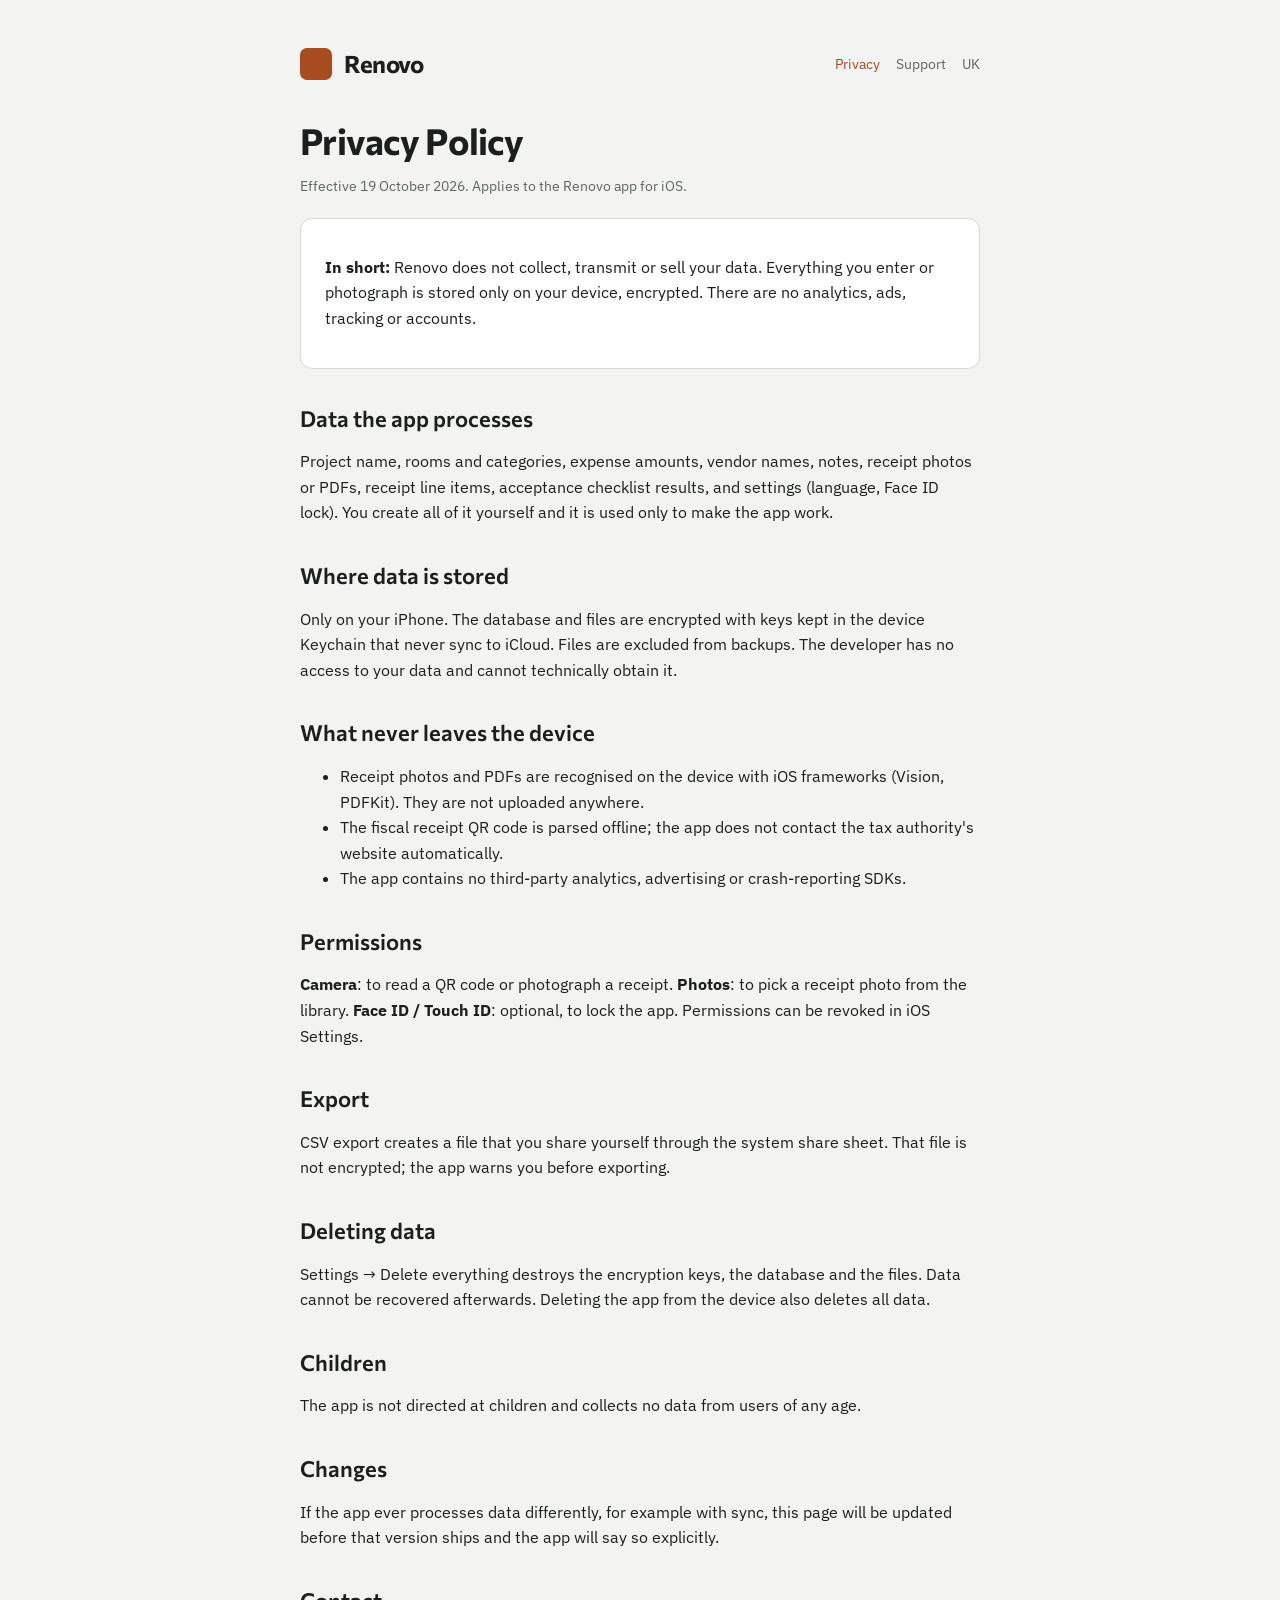
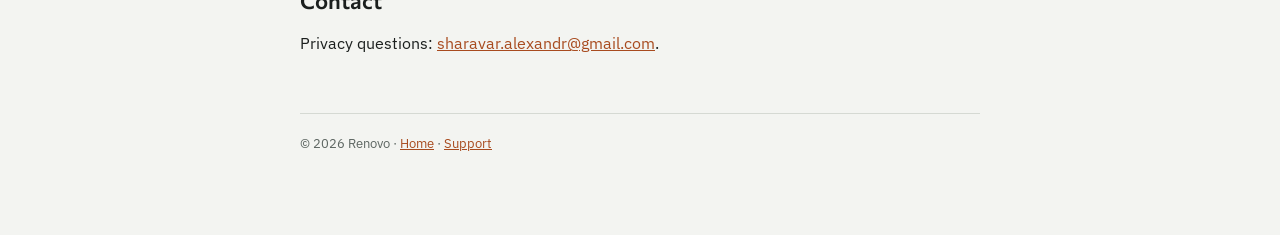
==== en/privacy.html @ 4c713ecb "Privacy policy, support and landing pages (uk, en)" ====
<!doctype html><html lang="en"><head><meta charset="utf-8"><meta name="viewport" content="width=device-width,initial-scale=1"><title>Renovo · Privacy Policy</title><link rel="preconnect" href="https://fonts.googleapis.com"><link rel="stylesheet" href="https://fonts.googleapis.com/css2?family=Commissioner:wght@600;700&family=IBM+Plex+Sans:wght@400;600&family=IBM+Plex+Mono:wght@500&display=swap"><link rel="stylesheet" href="../styles.css"></head><body><div class="wrap">
<header><a class="logo" href="./"><i></i>Renovo</a><nav><a href="privacy.html" aria-current="page">Privacy</a><a href="support.html">Support</a><a href="../privacy.html">UK</a></nav></header>
<h1>Privacy Policy</h1><p class="muted">Effective 19 October 2026. Applies to the Renovo app for iOS.</p>
<div class="card"><p><strong>In short:</strong> Renovo does not collect, transmit or sell your data. Everything you enter or photograph is stored only on your device, encrypted. There are no analytics, ads, tracking or accounts.</p></div>
<h2>Data the app processes</h2><p>Project name, rooms and categories, expense amounts, vendor names, notes, receipt photos or PDFs, receipt line items, acceptance checklist results, and settings (language, Face ID lock). You create all of it yourself and it is used only to make the app work.</p>
<h2>Where data is stored</h2><p>Only on your iPhone. The database and files are encrypted with keys kept in the device Keychain that never sync to iCloud. Files are excluded from backups. The developer has no access to your data and cannot technically obtain it.</p>
<h2>What never leaves the device</h2><ul><li>Receipt photos and PDFs are recognised on the device with iOS frameworks (Vision, PDFKit). They are not uploaded anywhere.</li><li>The fiscal receipt QR code is parsed offline; the app does not contact the tax authority's website automatically.</li><li>The app contains no third-party analytics, advertising or crash-reporting SDKs.</li></ul>
<h2>Permissions</h2><p><strong>Camera</strong>: to read a QR code or photograph a receipt. <strong>Photos</strong>: to pick a receipt photo from the library. <strong>Face ID / Touch ID</strong>: optional, to lock the app. Permissions can be revoked in iOS Settings.</p>
<h2>Export</h2><p>CSV export creates a file that you share yourself through the system share sheet. That file is not encrypted; the app warns you before exporting.</p>
<h2>Deleting data</h2><p>Settings → Delete everything destroys the encryption keys, the database and the files. Data cannot be recovered afterwards. Deleting the app from the device also deletes all data.</p>
<h2>Children</h2><p>The app is not directed at children and collects no data from users of any age.</p>
<h2>Changes</h2><p>If the app ever processes data differently, for example with sync, this page will be updated before that version ships and the app will say so explicitly.</p>
<h2>Contact</h2><p>Privacy questions: <a href="mailto:sharavar.alexandr@gmail.com">sharavar.alexandr@gmail.com</a>.</p>
<footer>© 2026 Renovo · <a href="./">Home</a> · <a href="support.html">Support</a></footer></div></body></html>
---- styles.css ----
:root{--surface:#f3f4f1;--raised:#fff;--hairline:#d5d9d3;--ink:#1b1f1e;--muted:#5d6662;--brand:#a84b1f;--tint:#f6e4d9}
@media (prefers-color-scheme:dark){:root{--surface:#15181a;--raised:#1f2326;--hairline:#2e3438;--ink:#eef0ec;--muted:#a3aba6;--brand:#e0804a;--tint:#3a2416}}
*{box-sizing:border-box}html{color-scheme:light dark}
body{margin:0;background:var(--surface);color:var(--ink);font:16px/1.6 "IBM Plex Sans",system-ui,sans-serif;-webkit-font-smoothing:antialiased}
.wrap{max-width:720px;margin:0 auto;padding:48px 20px 80px}
header{display:flex;align-items:center;justify-content:space-between;gap:16px;margin-bottom:40px}
.logo{display:flex;align-items:center;gap:12px;color:var(--ink);text-decoration:none;font:700 24px/1 Commissioner,"IBM Plex Sans",sans-serif;letter-spacing:-.02em}
.logo i{width:32px;height:32px;border-radius:7px;background:var(--brand);display:inline-block}
nav a{color:var(--muted);text-decoration:none;margin-left:16px;font-size:14px}nav a:hover,nav a[aria-current]{color:var(--brand)}
h1{font:700 36px/1.15 Commissioner,"IBM Plex Sans",sans-serif;letter-spacing:-.02em;margin:0 0 8px}
h2{font:600 22px/1.3 Commissioner,"IBM Plex Sans",sans-serif;margin:36px 0 10px}
p,li{color:var(--ink)}.muted{color:var(--muted);font-size:14px}
.card{background:var(--raised);border:1px solid var(--hairline);border-radius:12px;padding:20px 24px;margin:20px 0}
a{color:var(--brand)}code{font-family:"IBM Plex Mono",ui-monospace,monospace;font-size:14px;background:var(--tint);padding:1px 6px;border-radius:4px}
footer{margin-top:56px;padding-top:20px;border-top:1px solid var(--hairline);color:var(--muted);font-size:13px}
.pill{display:inline-block;background:var(--tint);color:var(--brand);border-radius:6px;padding:2px 10px;font-size:13px;font-weight:600}
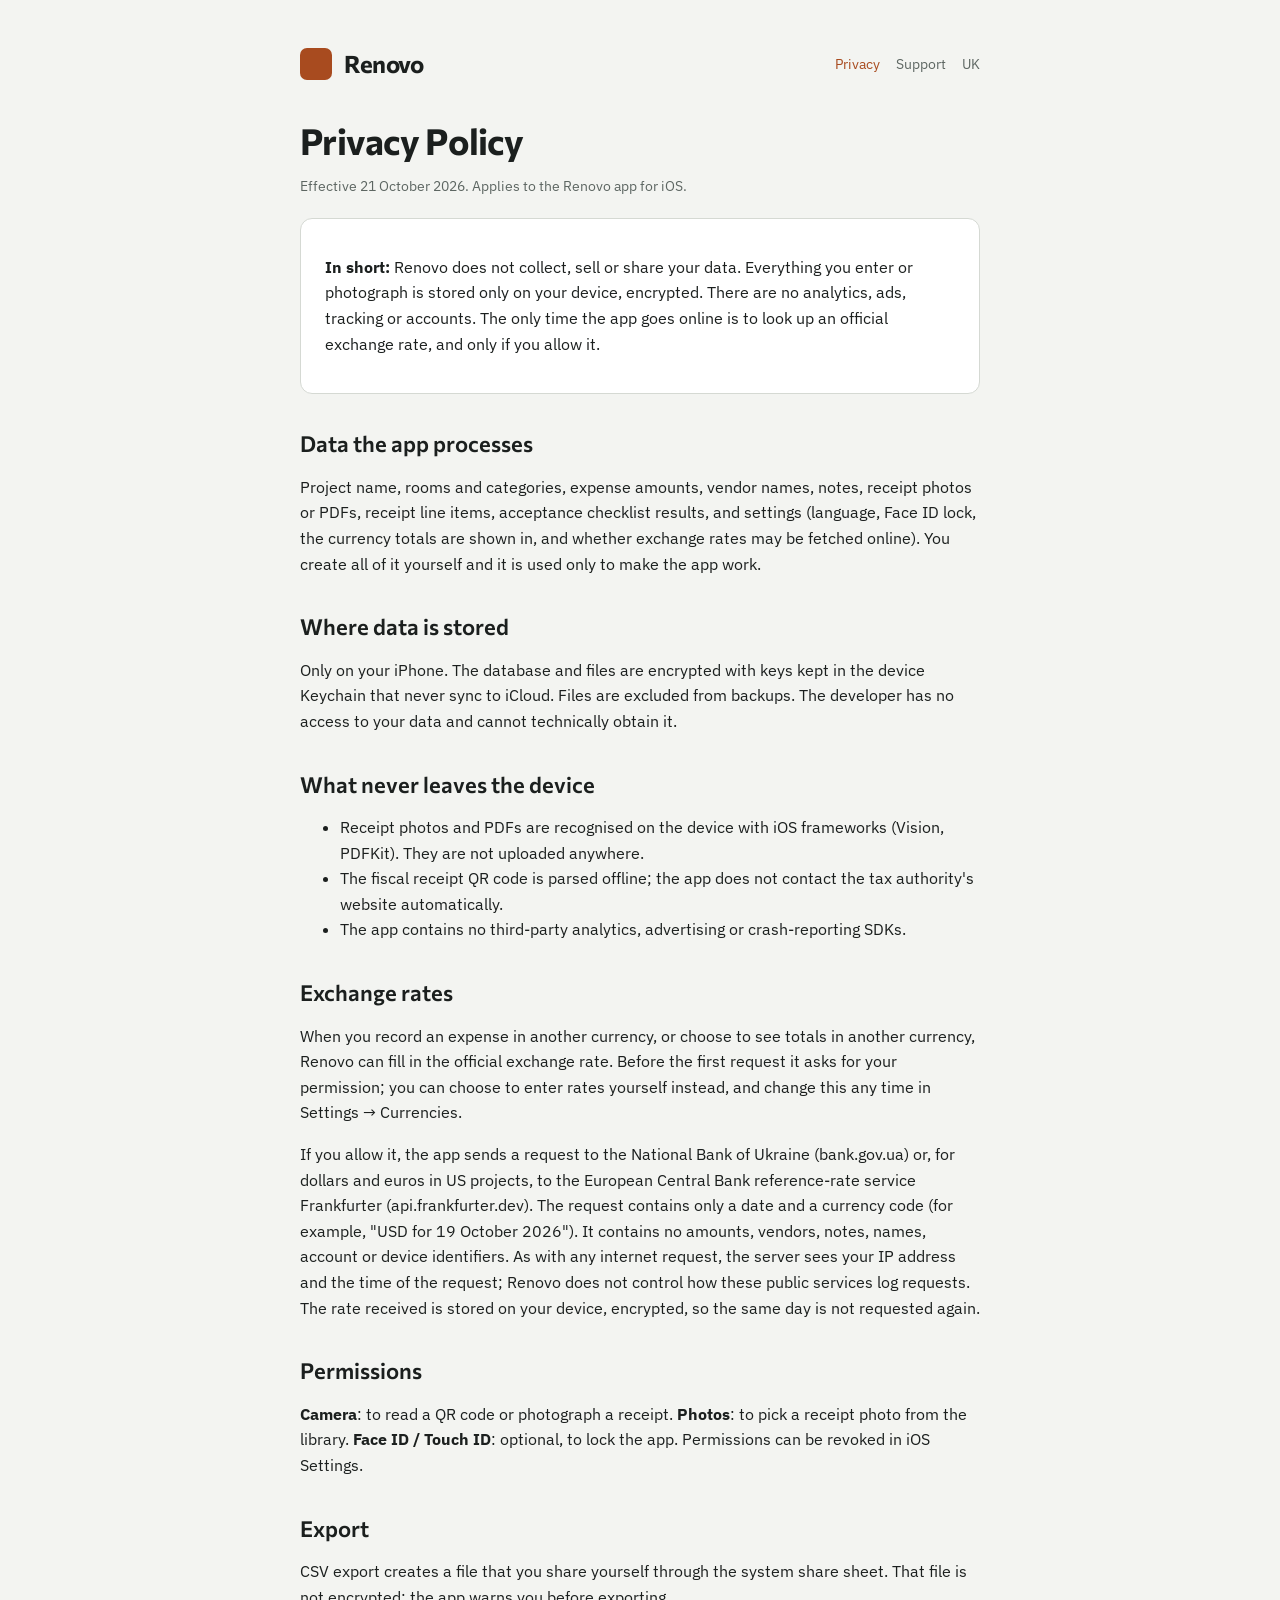
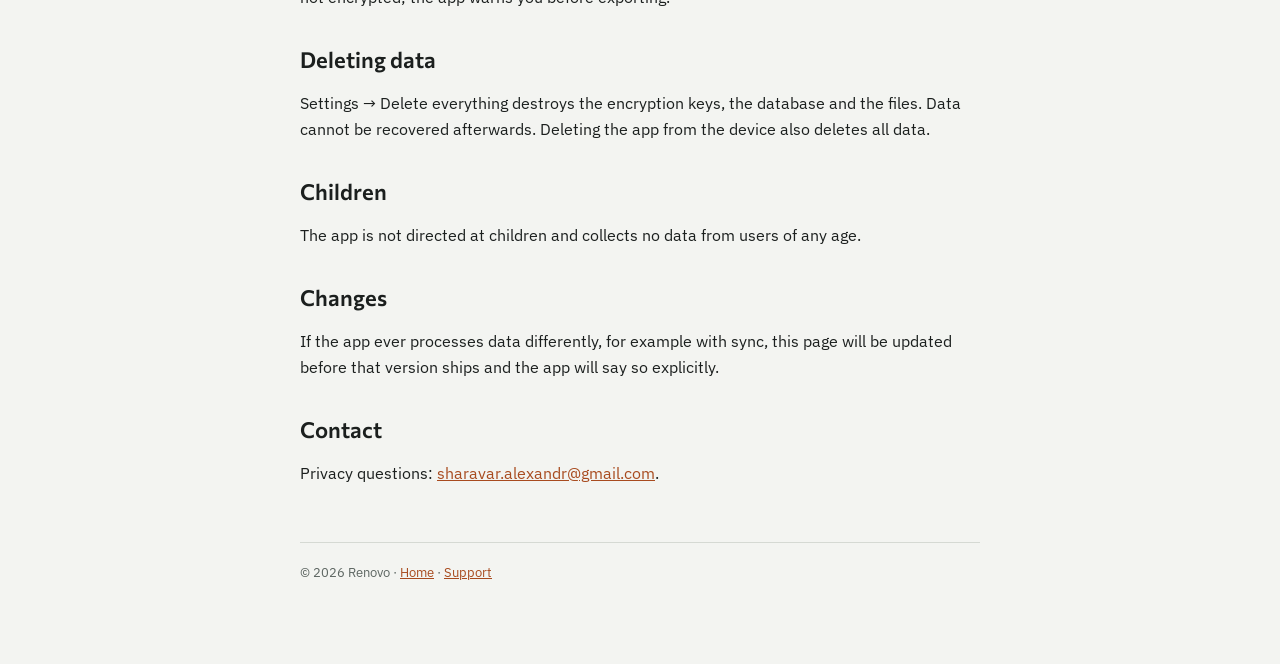
==== commit e5c67621: "Privacy policy: exchange-rate requests with consent (NBU, ECB)" ====
--- a/en/privacy.html
+++ b/en/privacy.html
@@ -1,10 +1,11 @@
 <!doctype html><html lang="en"><head><meta charset="utf-8"><meta name="viewport" content="width=device-width,initial-scale=1"><title>Renovo · Privacy Policy</title><link rel="preconnect" href="https://fonts.googleapis.com"><link rel="stylesheet" href="https://fonts.googleapis.com/css2?family=Commissioner:wght@600;700&family=IBM+Plex+Sans:wght@400;600&family=IBM+Plex+Mono:wght@500&display=swap"><link rel="stylesheet" href="../styles.css"></head><body><div class="wrap">
 <header><a class="logo" href="./"><i></i>Renovo</a><nav><a href="privacy.html" aria-current="page">Privacy</a><a href="support.html">Support</a><a href="../privacy.html">UK</a></nav></header>
-<h1>Privacy Policy</h1><p class="muted">Effective 19 October 2026. Applies to the Renovo app for iOS.</p>
-<div class="card"><p><strong>In short:</strong> Renovo does not collect, transmit or sell your data. Everything you enter or photograph is stored only on your device, encrypted. There are no analytics, ads, tracking or accounts.</p></div>
-<h2>Data the app processes</h2><p>Project name, rooms and categories, expense amounts, vendor names, notes, receipt photos or PDFs, receipt line items, acceptance checklist results, and settings (language, Face ID lock). You create all of it yourself and it is used only to make the app work.</p>
+<h1>Privacy Policy</h1><p class="muted">Effective 21 October 2026. Applies to the Renovo app for iOS.</p>
+<div class="card"><p><strong>In short:</strong> Renovo does not collect, sell or share your data. Everything you enter or photograph is stored only on your device, encrypted. There are no analytics, ads, tracking or accounts. The only time the app goes online is to look up an official exchange rate, and only if you allow it.</p></div>
+<h2>Data the app processes</h2><p>Project name, rooms and categories, expense amounts, vendor names, notes, receipt photos or PDFs, receipt line items, acceptance checklist results, and settings (language, Face ID lock, the currency totals are shown in, and whether exchange rates may be fetched online). You create all of it yourself and it is used only to make the app work.</p>
 <h2>Where data is stored</h2><p>Only on your iPhone. The database and files are encrypted with keys kept in the device Keychain that never sync to iCloud. Files are excluded from backups. The developer has no access to your data and cannot technically obtain it.</p>
 <h2>What never leaves the device</h2><ul><li>Receipt photos and PDFs are recognised on the device with iOS frameworks (Vision, PDFKit). They are not uploaded anywhere.</li><li>The fiscal receipt QR code is parsed offline; the app does not contact the tax authority's website automatically.</li><li>The app contains no third-party analytics, advertising or crash-reporting SDKs.</li></ul>
+<h2>Exchange rates</h2><p>When you record an expense in another currency, or choose to see totals in another currency, Renovo can fill in the official exchange rate. Before the first request it asks for your permission; you can choose to enter rates yourself instead, and change this any time in Settings → Currencies.</p><p>If you allow it, the app sends a request to the National Bank of Ukraine (bank.gov.ua) or, for dollars and euros in US projects, to the European Central Bank reference-rate service Frankfurter (api.frankfurter.dev). The request contains only a date and a currency code (for example, "USD for 19 October 2026"). It contains no amounts, vendors, notes, names, account or device identifiers. As with any internet request, the server sees your IP address and the time of the request; Renovo does not control how these public services log requests. The rate received is stored on your device, encrypted, so the same day is not requested again.</p>
 <h2>Permissions</h2><p><strong>Camera</strong>: to read a QR code or photograph a receipt. <strong>Photos</strong>: to pick a receipt photo from the library. <strong>Face ID / Touch ID</strong>: optional, to lock the app. Permissions can be revoked in iOS Settings.</p>
 <h2>Export</h2><p>CSV export creates a file that you share yourself through the system share sheet. That file is not encrypted; the app warns you before exporting.</p>
 <h2>Deleting data</h2><p>Settings → Delete everything destroys the encryption keys, the database and the files. Data cannot be recovered afterwards. Deleting the app from the device also deletes all data.</p>
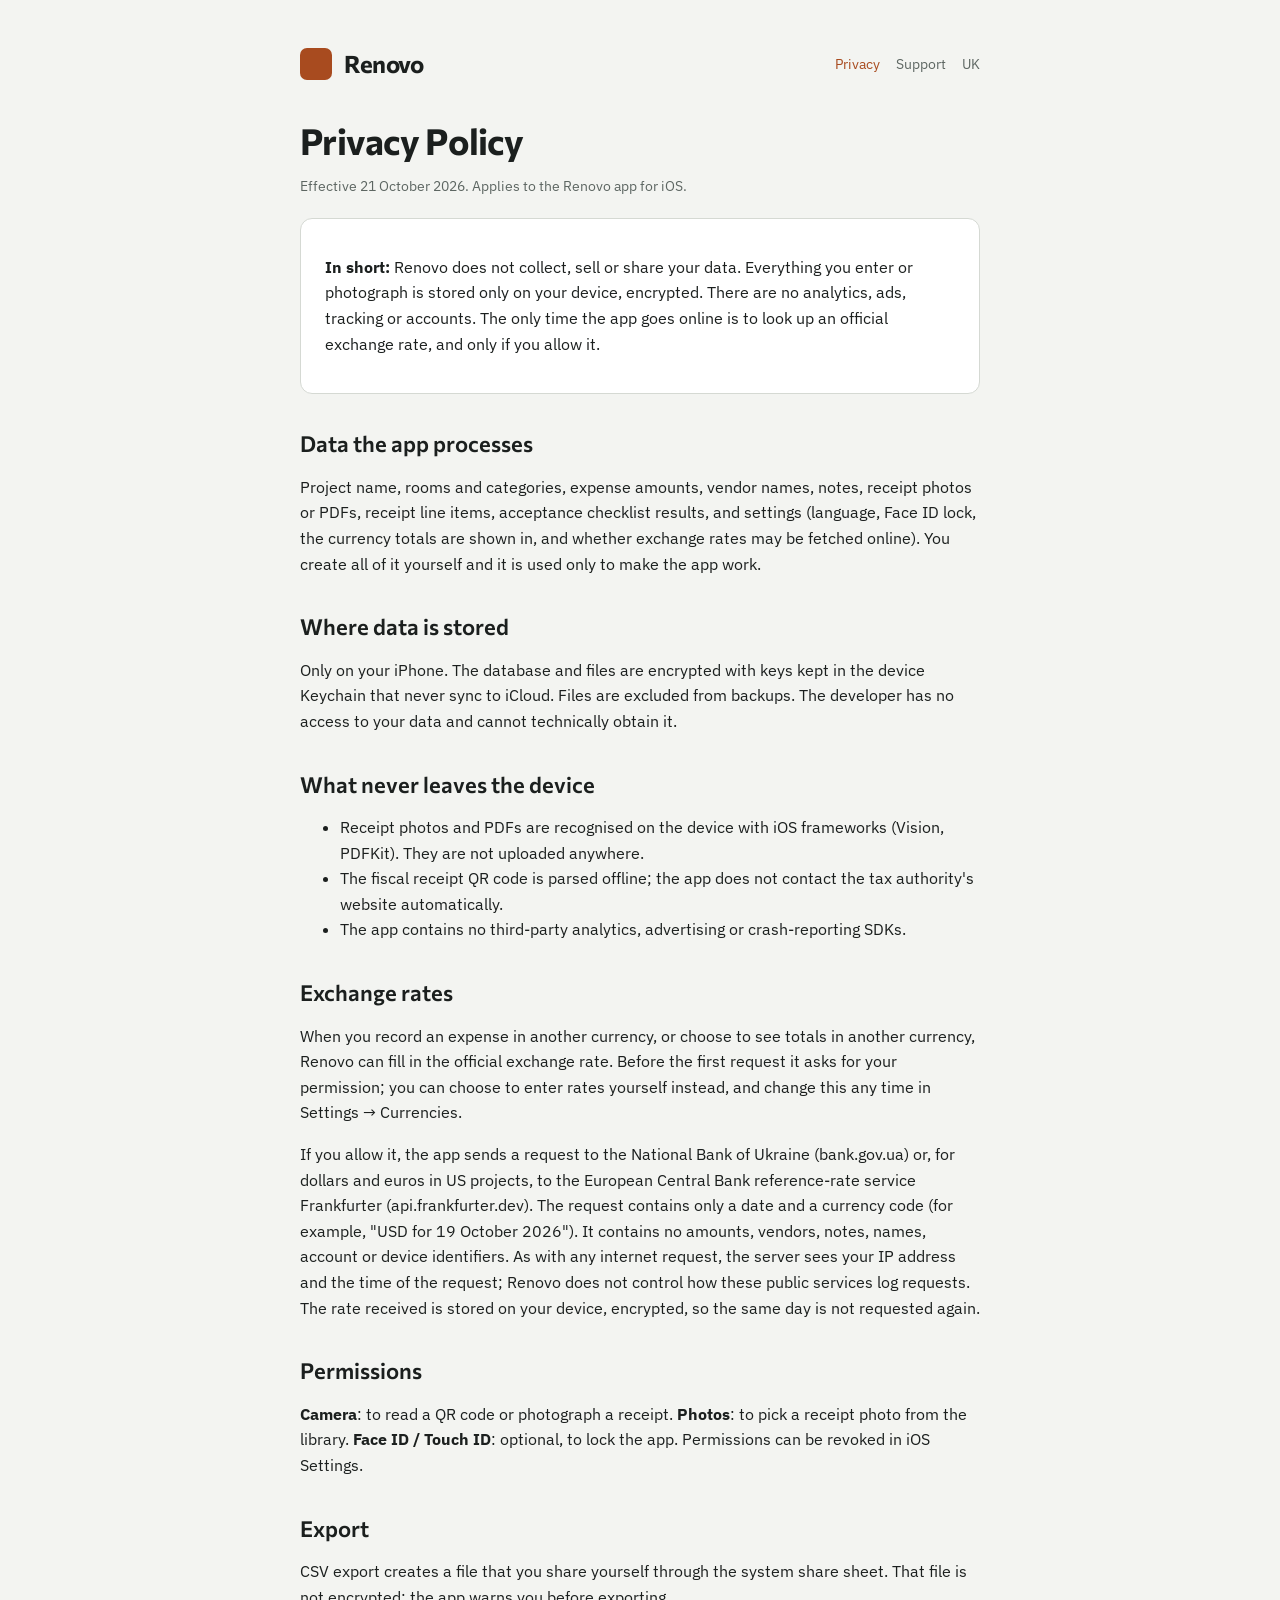
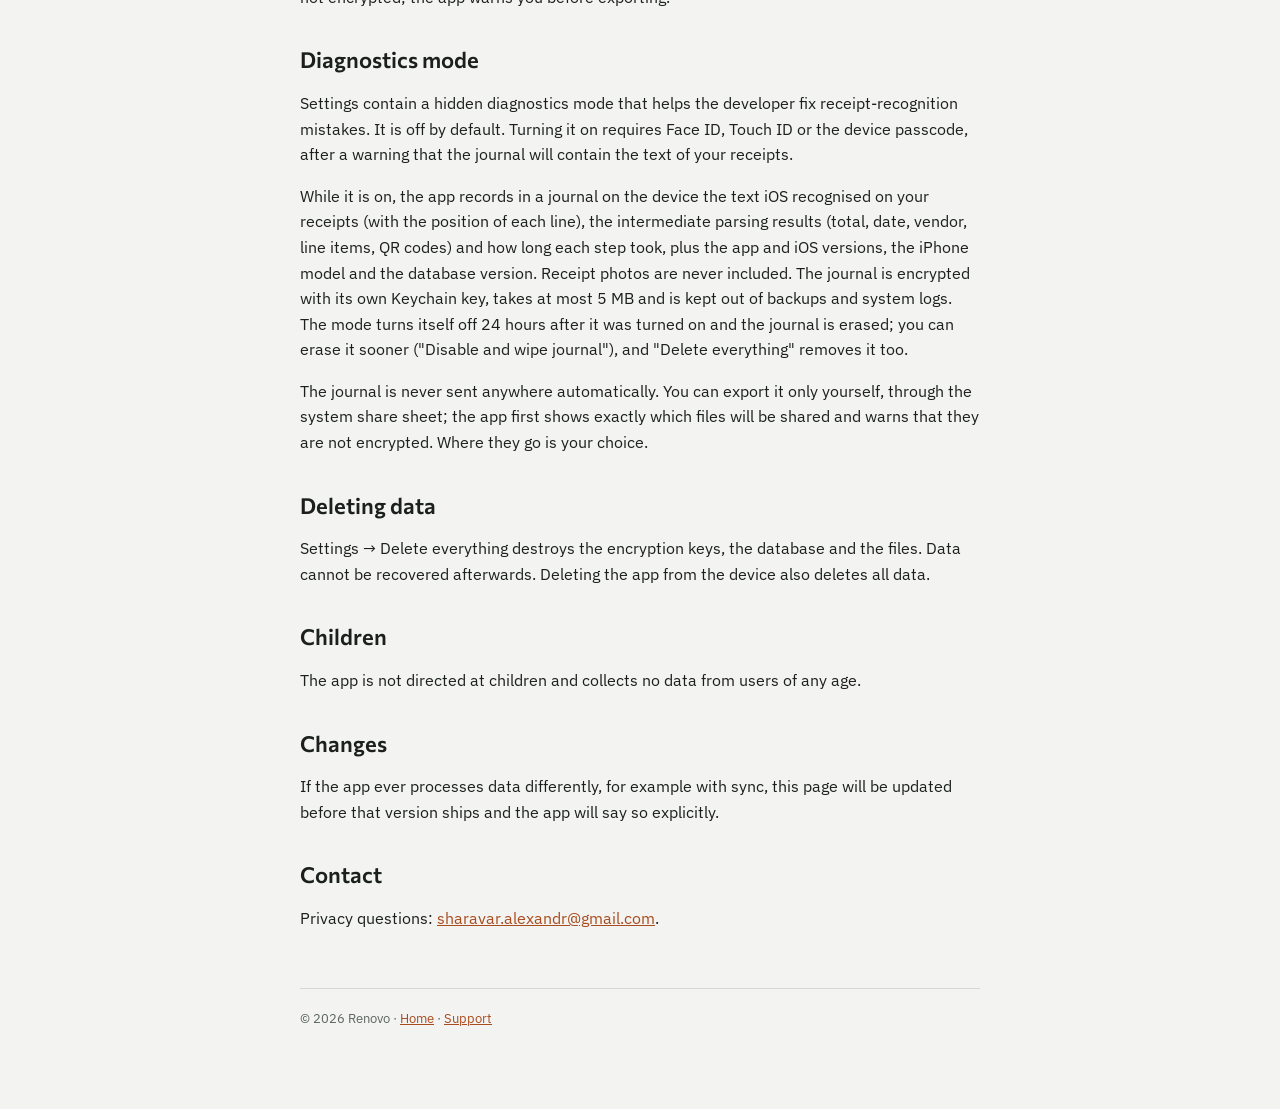
==== commit faae4329: "docs(privacy): describe diagnostics mode (uk, en) The hidden, opt-in diagnostics journal of the rece" ====
--- a/en/privacy.html
+++ b/en/privacy.html
@@ -8,6 +8,7 @@
 <h2>Exchange rates</h2><p>When you record an expense in another currency, or choose to see totals in another currency, Renovo can fill in the official exchange rate. Before the first request it asks for your permission; you can choose to enter rates yourself instead, and change this any time in Settings → Currencies.</p><p>If you allow it, the app sends a request to the National Bank of Ukraine (bank.gov.ua) or, for dollars and euros in US projects, to the European Central Bank reference-rate service Frankfurter (api.frankfurter.dev). The request contains only a date and a currency code (for example, "USD for 19 October 2026"). It contains no amounts, vendors, notes, names, account or device identifiers. As with any internet request, the server sees your IP address and the time of the request; Renovo does not control how these public services log requests. The rate received is stored on your device, encrypted, so the same day is not requested again.</p>
 <h2>Permissions</h2><p><strong>Camera</strong>: to read a QR code or photograph a receipt. <strong>Photos</strong>: to pick a receipt photo from the library. <strong>Face ID / Touch ID</strong>: optional, to lock the app. Permissions can be revoked in iOS Settings.</p>
 <h2>Export</h2><p>CSV export creates a file that you share yourself through the system share sheet. That file is not encrypted; the app warns you before exporting.</p>
+<h2>Diagnostics mode</h2><p>Settings contain a hidden diagnostics mode that helps the developer fix receipt-recognition mistakes. It is off by default. Turning it on requires Face ID, Touch ID or the device passcode, after a warning that the journal will contain the text of your receipts.</p><p>While it is on, the app records in a journal on the device the text iOS recognised on your receipts (with the position of each line), the intermediate parsing results (total, date, vendor, line items, QR codes) and how long each step took, plus the app and iOS versions, the iPhone model and the database version. Receipt photos are never included. The journal is encrypted with its own Keychain key, takes at most 5 MB and is kept out of backups and system logs. The mode turns itself off 24 hours after it was turned on and the journal is erased; you can erase it sooner ("Disable and wipe journal"), and "Delete everything" removes it too.</p><p>The journal is never sent anywhere automatically. You can export it only yourself, through the system share sheet; the app first shows exactly which files will be shared and warns that they are not encrypted. Where they go is your choice.</p>
 <h2>Deleting data</h2><p>Settings → Delete everything destroys the encryption keys, the database and the files. Data cannot be recovered afterwards. Deleting the app from the device also deletes all data.</p>
 <h2>Children</h2><p>The app is not directed at children and collects no data from users of any age.</p>
 <h2>Changes</h2><p>If the app ever processes data differently, for example with sync, this page will be updated before that version ships and the app will say so explicitly.</p>
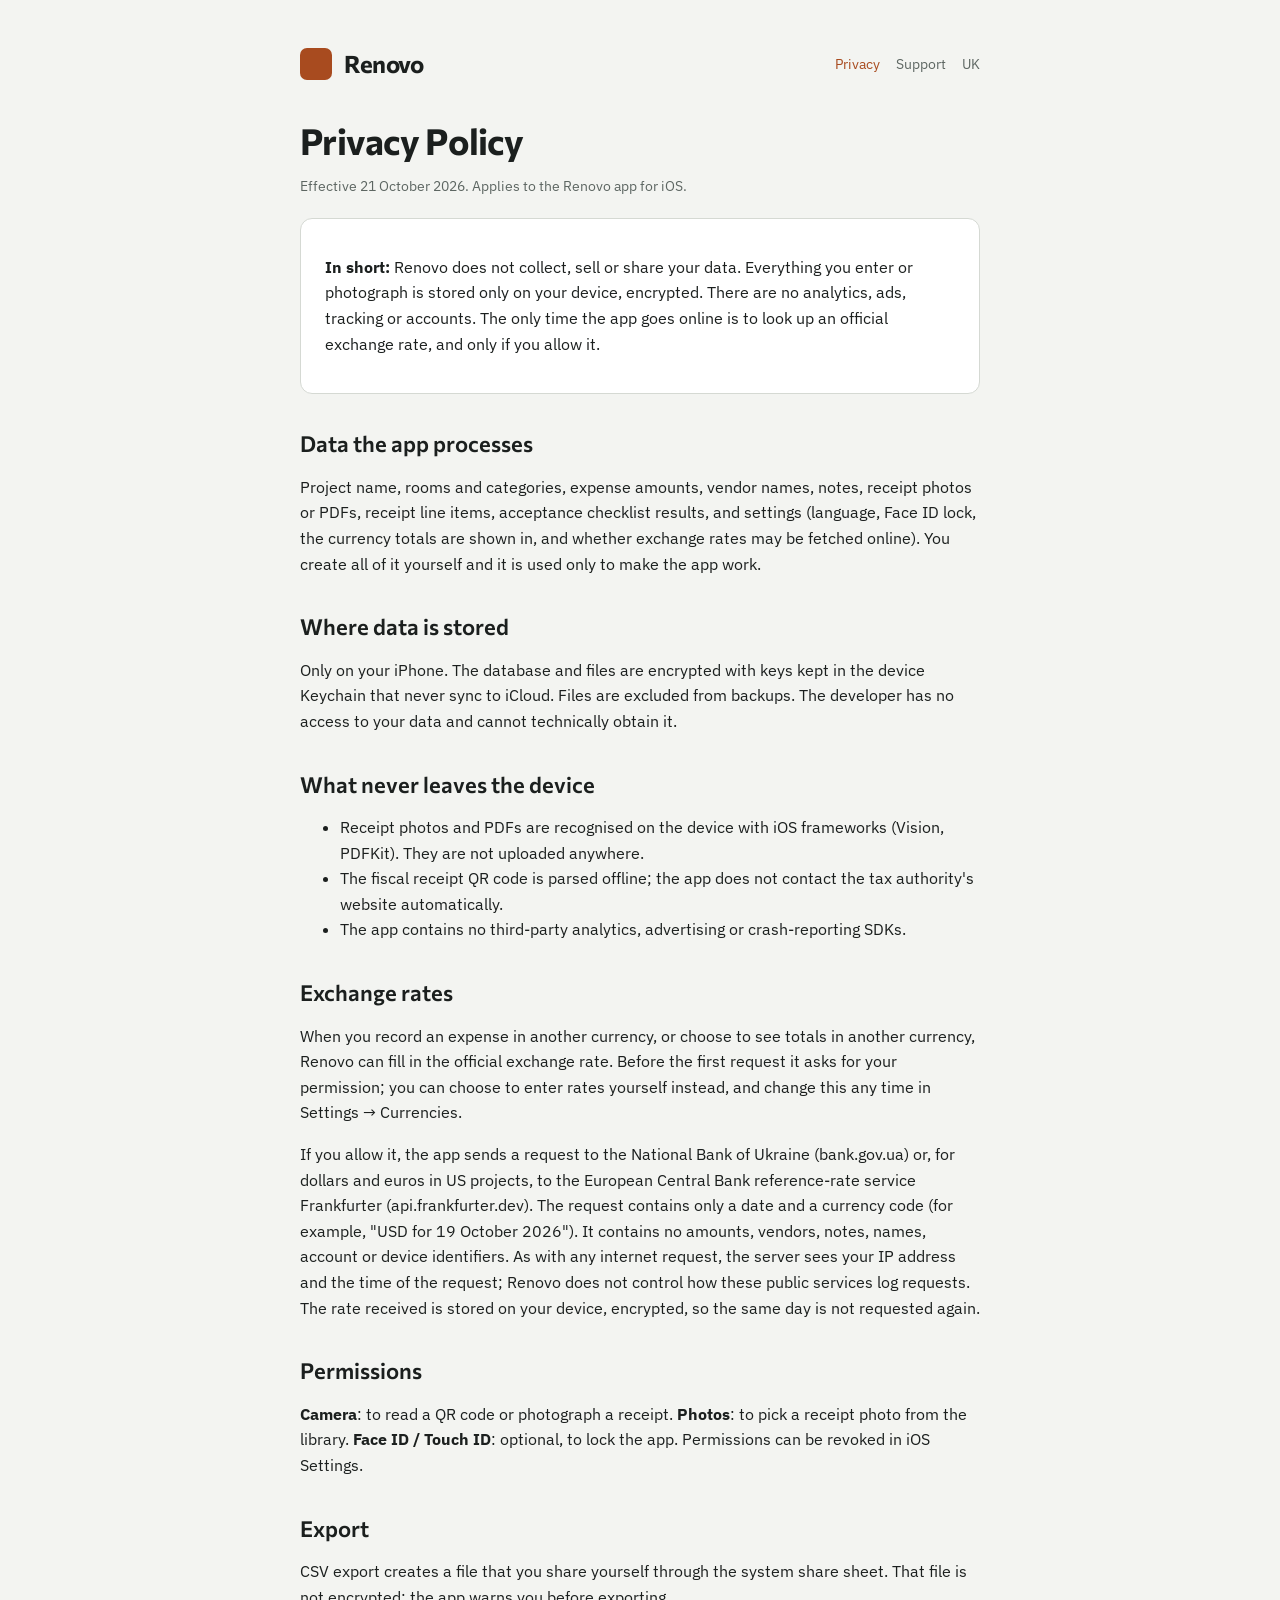
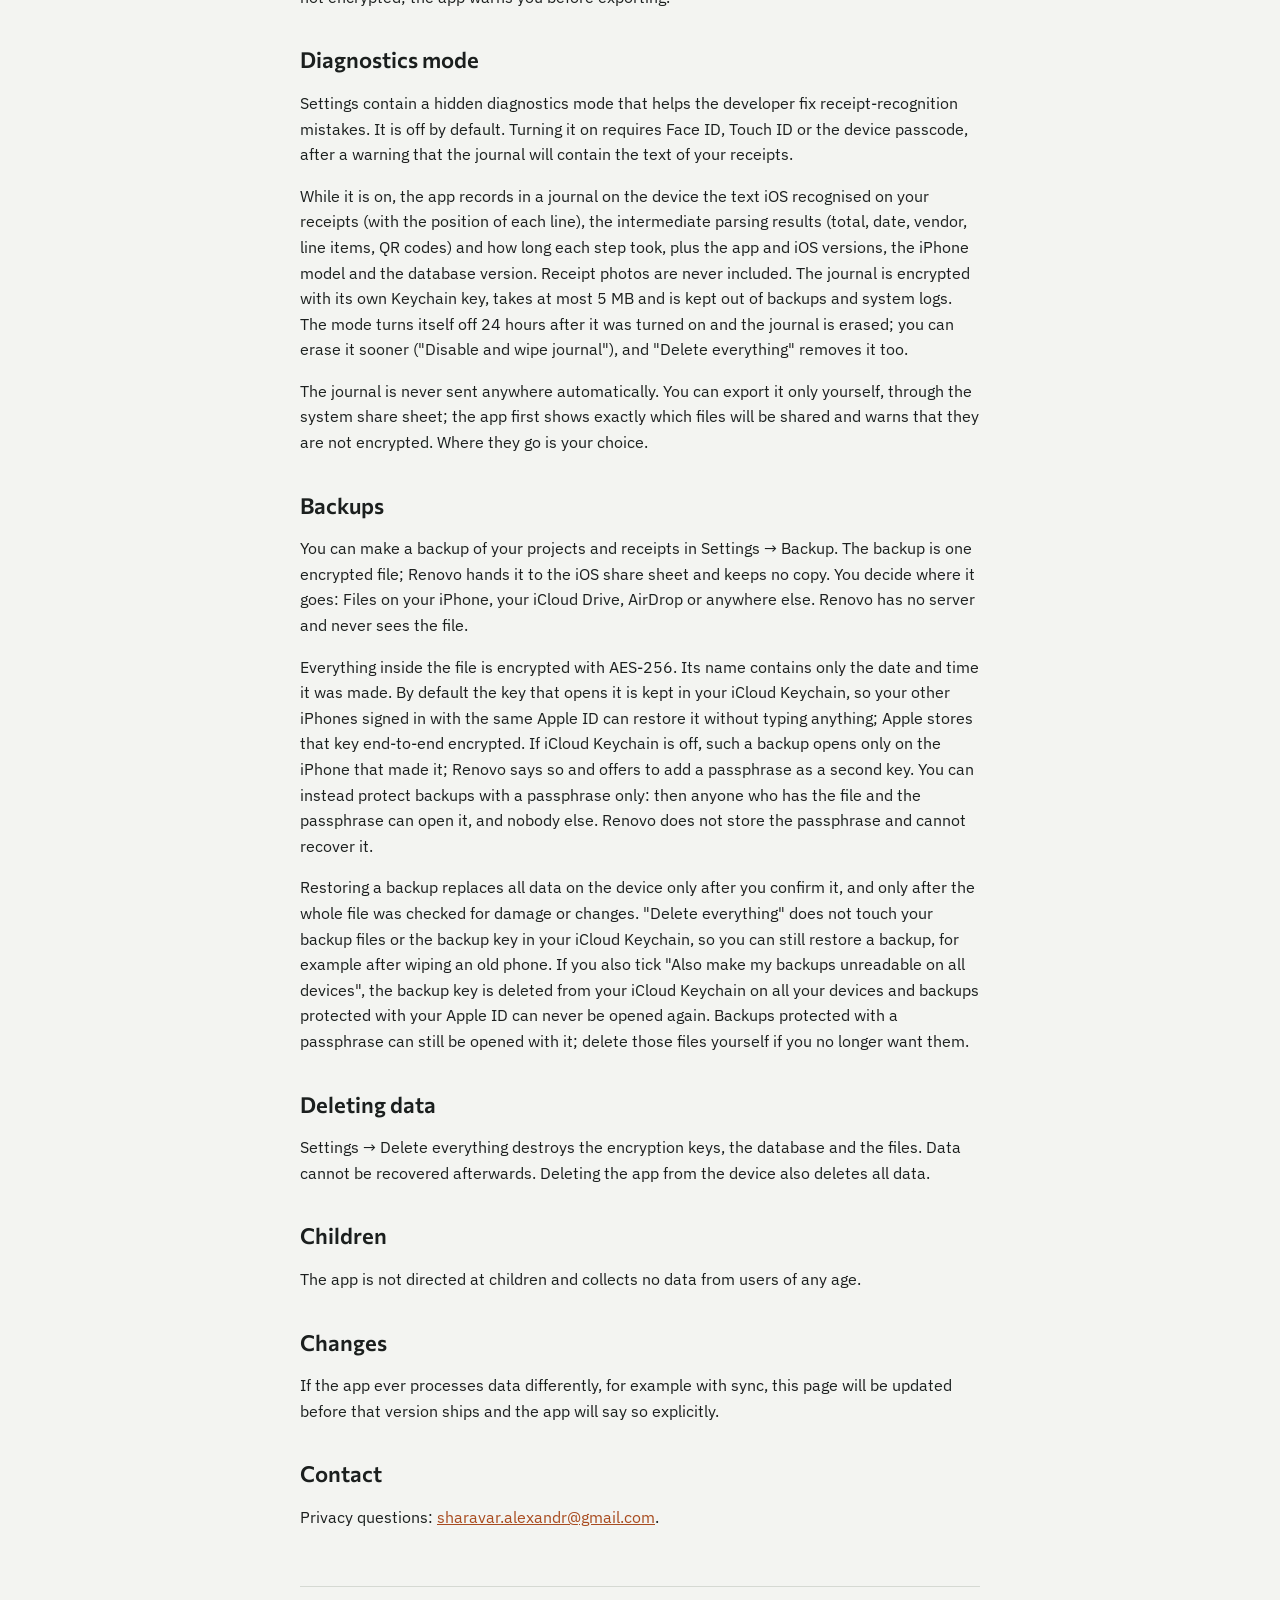
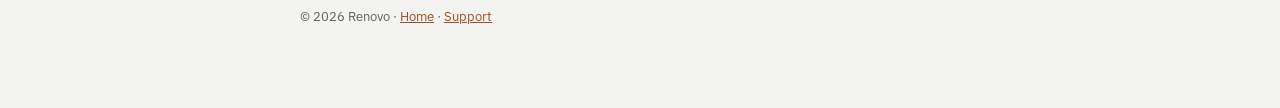
==== commit 2a2c14dd: "docs(privacy): describe backup and restore (uk, en)" ====
--- a/en/privacy.html
+++ b/en/privacy.html
@@ -9,6 +9,7 @@
 <h2>Permissions</h2><p><strong>Camera</strong>: to read a QR code or photograph a receipt. <strong>Photos</strong>: to pick a receipt photo from the library. <strong>Face ID / Touch ID</strong>: optional, to lock the app. Permissions can be revoked in iOS Settings.</p>
 <h2>Export</h2><p>CSV export creates a file that you share yourself through the system share sheet. That file is not encrypted; the app warns you before exporting.</p>
 <h2>Diagnostics mode</h2><p>Settings contain a hidden diagnostics mode that helps the developer fix receipt-recognition mistakes. It is off by default. Turning it on requires Face ID, Touch ID or the device passcode, after a warning that the journal will contain the text of your receipts.</p><p>While it is on, the app records in a journal on the device the text iOS recognised on your receipts (with the position of each line), the intermediate parsing results (total, date, vendor, line items, QR codes) and how long each step took, plus the app and iOS versions, the iPhone model and the database version. Receipt photos are never included. The journal is encrypted with its own Keychain key, takes at most 5 MB and is kept out of backups and system logs. The mode turns itself off 24 hours after it was turned on and the journal is erased; you can erase it sooner ("Disable and wipe journal"), and "Delete everything" removes it too.</p><p>The journal is never sent anywhere automatically. You can export it only yourself, through the system share sheet; the app first shows exactly which files will be shared and warns that they are not encrypted. Where they go is your choice.</p>
+<h2>Backups</h2><p>You can make a backup of your projects and receipts in Settings → Backup. The backup is one encrypted file; Renovo hands it to the iOS share sheet and keeps no copy. You decide where it goes: Files on your iPhone, your iCloud Drive, AirDrop or anywhere else. Renovo has no server and never sees the file.</p><p>Everything inside the file is encrypted with AES-256. Its name contains only the date and time it was made. By default the key that opens it is kept in your iCloud Keychain, so your other iPhones signed in with the same Apple ID can restore it without typing anything; Apple stores that key end-to-end encrypted. If iCloud Keychain is off, such a backup opens only on the iPhone that made it; Renovo says so and offers to add a passphrase as a second key. You can instead protect backups with a passphrase only: then anyone who has the file and the passphrase can open it, and nobody else. Renovo does not store the passphrase and cannot recover it.</p><p>Restoring a backup replaces all data on the device only after you confirm it, and only after the whole file was checked for damage or changes. "Delete everything" does not touch your backup files or the backup key in your iCloud Keychain, so you can still restore a backup, for example after wiping an old phone. If you also tick "Also make my backups unreadable on all devices", the backup key is deleted from your iCloud Keychain on all your devices and backups protected with your Apple ID can never be opened again. Backups protected with a passphrase can still be opened with it; delete those files yourself if you no longer want them.</p>
 <h2>Deleting data</h2><p>Settings → Delete everything destroys the encryption keys, the database and the files. Data cannot be recovered afterwards. Deleting the app from the device also deletes all data.</p>
 <h2>Children</h2><p>The app is not directed at children and collects no data from users of any age.</p>
 <h2>Changes</h2><p>If the app ever processes data differently, for example with sync, this page will be updated before that version ships and the app will say so explicitly.</p>
